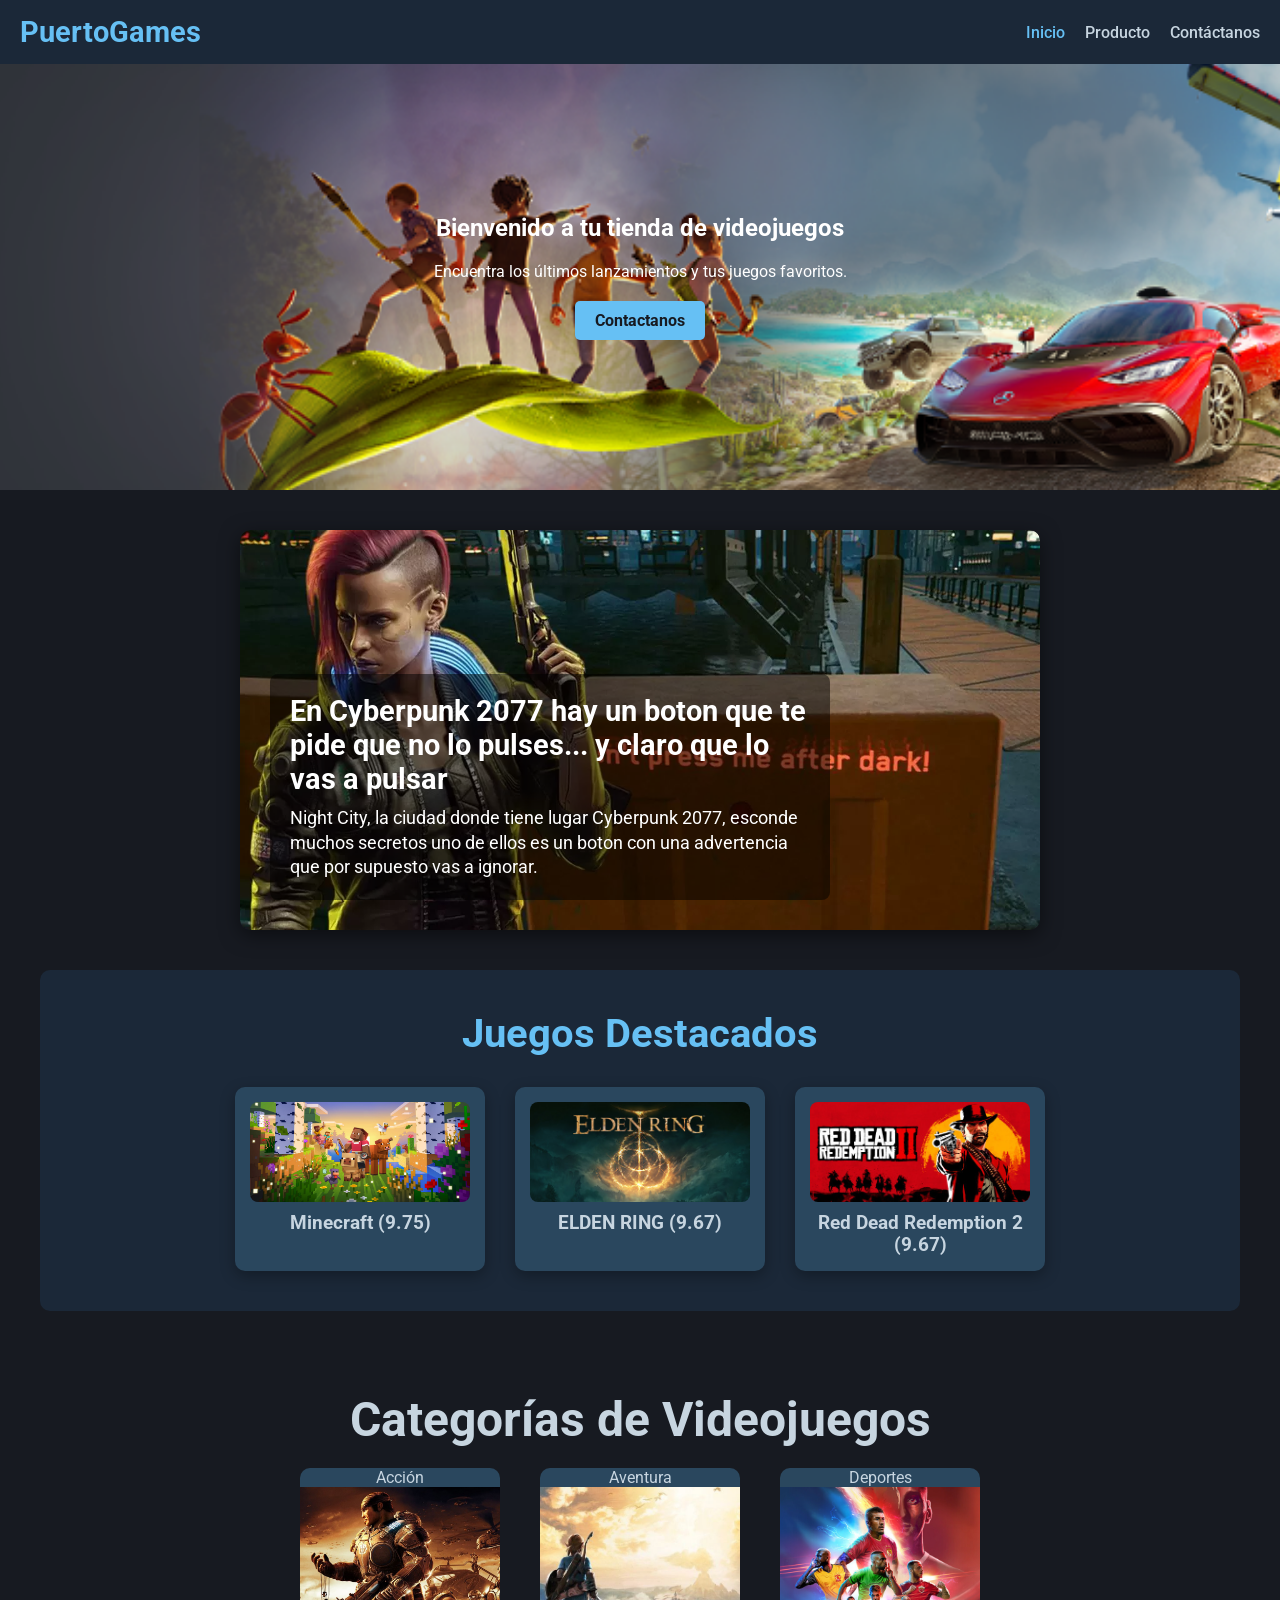
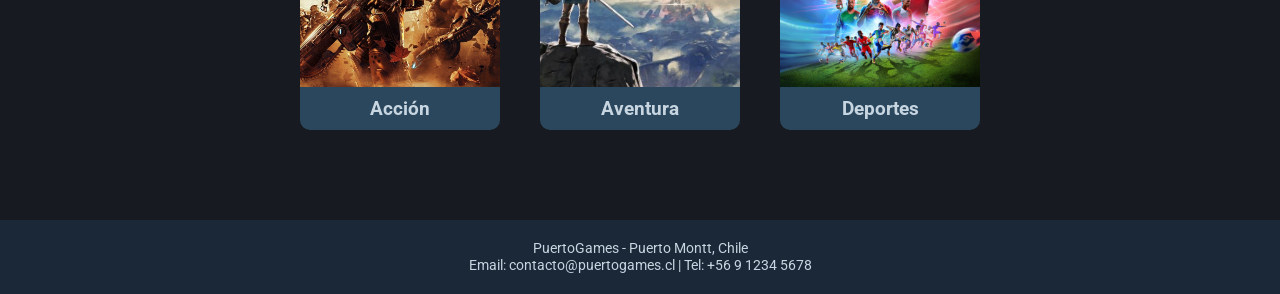
==== index.html @ f59fcf1c "Subiendo a la rama gh" ====
<!DOCTYPE html>
<html lang="es">
<head>
    <meta charset="UTF-8">
    <meta name="viewport" content="width=device-width, initial-scale=1.0">
    <title>PuertoGames - Inicio</title>
    <link rel="stylesheet" href="/assets/css/styles.css">
    <link href="https://fonts.googleapis.com/css2?family=Roboto:wght@400;700&display=swap" rel="stylesheet">
</head>
<body>
    <!-- navegacion -->
    <header>
        <nav class="navbar">
            <h1 class="logo">PuertoGames</h1>
            <ul class="nav-links">
                <li><a href="index.html" class="active">Inicio</a></li>
                <li><a href="producto.html">Producto</a></li>
                <li><a href="contacto.html">Contáctanos</a></li>
                
            </ul>
        </nav>
    </header>

    <!-- seccion hero -->
    <section class="hero">
        <h1>Bienvenido a tu tienda de videojuegos</h1>
        <p>Encuentra los últimos lanzamientos y tus juegos favoritos.</p>
        <a href="contacto.html" class="cta-button">Contactanos</a>
    </section>
    <!--seccion noticias-->
    <section class="news-slider">
        <div class="slide active">
          <img src="/assets/img/NOTICIA 1.webp" alt="Noticia 1">
          <div class="overlay-text">
            <h3>En Cyberpunk 2077 hay un boton que te pide que no lo pulses... y claro que lo vas a pulsar</h3>
            <p>Night City, la ciudad donde tiene lugar Cyberpunk 2077, esconde muchos secretos uno de ellos es un boton con una advertencia que por supuesto vas a ignorar.</p>
          </div>
        </div>
        <div class="slide">
          <img src="/assets/img/noticia 2.webp" alt="Noticia 2">
          <div class="overlay-text">
            <h3>Este juego es tan aterrador colo Little Nightmares pero con cooperativo y gratuito</h3>
            <p>Double Shoulders es un juego creado por unos estudiantes y puede disfrutarse en pc sin pagar absolutamente nada por el, y eso que parece mejor que mas de un juego de un par de euros</p>
          </div>
        </div>
        <div class="slide">
          <img src="/assets/img/noticia 3.webp" alt="Noticia 3">
          <div class="overlay-text">
            <h3>Ha causado un daño irreparable a la industria del videojuego: Fundador de New Blood critica Escape from tarkov</h3>
            <p>Tarkov esta teniendo un impacto negativo para la industria del videojuego asegura el fundador de New Blood: esta creando una tendencia que incluso afecta al nuevo juego de FromSoftware</p>
          </div>
        </div>
      </section>
    

    
    <!--seccion destacada-->
    <section class="featured-games">
        <h2>Juegos Destacados</h2>
        <div class="featured-container">
          <div class="featured-card">
            <img src="/assets/img/minecraft.jpg" alt="Minecraft (9.75)">
            <h3>Minecraft (9.75)</h3>
          </div>
          <div class="featured-card">
            <img src="/assets/img/ELDEN RING.jpg" alt="ELDEN RING (9.67)">
            <h3>ELDEN RING (9.67)</h3>
          </div>
          <div class="featured-card">
            <img src="/assets/img/RED DEAD REDEMPTION 2.jpg" alt="Red Dead Redemption 2 (9.67)">
            <h3>Red Dead Redemption 2 (9.67)</h3>
          </div>
        </div>
    </section>
    
      <!-- seccion categoria -->
    <section class="categories">
        <h2>Categorías de Videojuegos</h2>
        <div class="category-container">
            <a href="producto.html?categoria=accion" class="boton-categoria">Acción
                <img src="/assets/img/accion categoria.jpg" alt="Acción">
                <h3>Acción</h3>
            </a>
            <a href="producto.html?categoria=aventura" class="boton-categoria">Aventura
                <img src="/assets/img/selda aventura.jpeg" alt="Aventura">
                <h3>Aventura</h3>
            </a>
            <a href="producto.html?categoria=deporte" class="boton-categoria">Deportes
                <img src="/assets/img/deporte categoria.jpeg" alt="Deportes">
                <h3>Deportes</h3>
            </a>
        </div>
    </section>
      
      

    <!-- pie de pagina  -->
    <footer>
        <p>PuertoGames - Puerto Montt, Chile</p>
        <p>Email: contacto@puertogames.cl | Tel: +56 9 1234 5678</p>
    </footer>
    <!--apartado para la transsicion de los anuncios-->
    <script>
        const slides = document.querySelectorAll('.news-slider .slide');
        let currentSlide = 0;
        const slideInterval = 5000; // 5 segundos
      
        function showSlide(index) {
          slides.forEach((slide, i) => {
            slide.classList.toggle('active', i === index);
          });
        }
      
        function nextSlide() {
          currentSlide = (currentSlide + 1) % slides.length;
          showSlide(currentSlide);
        }
      
        setInterval(nextSlide, slideInterval);
      </script>
      
</body>
</html>
---- assets/css/styles.css ----
/* Restablecer y estilos generales*/
* {
    margin: 0;
    padding: 0;
    box-sizing: border-box;
}

body {
    font-family: 'Roboto', sans-serif;
    background-color: #171a21;
    color: #c7d5e0;
    scroll-behavior: smooth;
}
img {
    max-width: 100%;
    height: auto;
    display: block;
}
  

/* variables */
:root {
    --accent-color: #66c0f4;
}

/* navegacion  */
.navbar {
    background-color: #1b2838;
    padding: 15px 20px;
    display: flex;
    justify-content: space-between;
    align-items: center;
    position: sticky;
    top: 0;
    z-index: 100;
}

.logo {
    color: var(--accent-color);
    font-size: 1.8em;
}

.nav-links {
    list-style: none;
    display: flex;
    gap: 20px;
}

.nav-links a {
    color: #c7d5e0;
    text-decoration: none;
    font-weight: 500;
    transition: color 0.3s ease;
}

.nav-links a:hover,
.nav-links a.active {
    color: var(--accent-color);
}

/* seccion hero  */
.hero {
    background: url('/assets/img/6bca8ac307eaf0de563d3026f01ac2403a352242.png') center/cover no-repeat;
    text-align: center;
    padding: 150px 20px;
    display: flex;
    flex-direction: column;
    align-items: center;
    gap: 20px;
    color: white;
}


.hero-image {
    max-width: 100%;
    width: 800px;
    height: auto;
    border-radius: 10px;
    box-shadow: 0 5px 20px rgba(0, 0, 0, 0.4);
    object-fit: cover;
}

.cta-button {
    background-color: var(--accent-color);
    color: #171a21;
    padding: 10px 20px;
    text-decoration: none;
    border-radius: 5px;
    font-weight: 700;
    transition: background-color 0.3s ease, transform 0.2s ease;
}

.cta-button:hover {
    background-color: #4682b4;
    transform: translateY(-2px);
}

/* seccion de las categorias  */
.categories {
    padding: 40px 20px;
    text-align: center;
}

.categories h2 {
    font-size: 3em;
    margin-bottom: 20px;
}

.category-container {
    display: flex;
    justify-content: center;
    gap: 40px;
    flex-wrap: wrap;
}

/* Estilos para los enlaces de categoría */
.boton-categoria {
    background-color: #2a475e;
    border-radius: 10px;
    overflow: hidden;
    width: 200px;
    text-align: center;
    text-decoration: none;
    color: #c7d5e0;
    transition: transform 0.3s ease, box-shadow 0.3s ease;
    display: block; 
    margin-bottom: 10px; 
}

.boton-categoria img {
    width: 100%;
    height: 200px;
    object-fit: cover;
}

.boton-categoria h3 {
    padding: 10px;
    font-size: 1.2em;
}

.boton-categoria:hover {
    transform: translateY(-5px);
    box-shadow: 0 5px 15px rgba(0, 0, 0, 0.3);
}
/*seccion destacada*/
.featured-games {
    padding: 40px 20px;
    text-align: center;
    background-color: #1b2838;
    border-radius: 10px;
    margin: 40px auto;
    max-width: 1200px;
  }
  
  .featured-games h2 {
    font-size: 2.5em;
    margin-bottom: 30px;
    color: var(--accent-color);
  }
  
  .featured-container {
    display: flex;
    justify-content: center;
    gap: 30px;
    flex-wrap: wrap;
  }
  
  .featured-card {
    background-color: #2a475e;
    border-radius: 10px;
    width: 250px;
    padding: 15px;
    box-shadow: 0 5px 15px rgba(0,0,0,0.3);
    transition: transform 0.3s ease;
    color: #c7d5e0;
  }
  
  .featured-card img {
    width: 100%;
    height: 100px;
    object-fit: cover;
    border-radius: 8px;
    margin-bottom: 10px;
  }
  
  .featured-card:hover {
    transform: translateY(-5px);
  }
/*seccion noticias*/
.news-slider {
    position: relative;
    max-width: 800px;
    margin: 40px auto;
    overflow: hidden;
    border-radius: 10px;
    box-shadow: 0 5px 20px rgba(0,0,0,0.5);
  }
  
  .news-slider .slide {
    position: absolute;
    width: 100%;
    opacity: 0;
    transition: opacity 1s ease-in-out;
  }
  
  .news-slider .slide.active {
    position: relative;
    opacity: 1;
  }
  
  .news-slider img {
    width: 100%;
    height: 400px;
    object-fit: cover;
    border-radius: 10px;
    display: block;
  }
  
  .overlay-text {
    position: absolute;
    bottom: 30px;
    left: 30px;
    color: white;
    background: rgba(0,0,0,0.5);
    padding: 20px;
    border-radius: 8px;
    max-width: 70%;
  }
  
  .overlay-text h3 {
    margin-bottom: 10px;
    font-size: 1.8em;
  }
  
  .overlay-text p {
    font-size: 1.1em;
    line-height: 1.4;
  }
  
  


/* seccion de productos */
.products {
    padding: 40px 20px;
}

.products h2 {
    text-align: center;
    font-size: 2em;
    margin-bottom: 20px;
}

.products h3 {
    font-size: 1.5em;
    margin: 20px 0 10px;
    color: var(--accent-color);
}

.product-container {
    display: flex;
    flex-wrap: wrap;
    gap: 20px;
    justify-content: center;
}

.product-card {
    background-color: #2a475e;
    border-radius: 10px;
    overflow: hidden;
    width: 260px;
    text-align: center;
    transition: transform 0.3s ease, box-shadow 0.3s ease;
}

.product-card img {
    width: 100%;
    height: 135px;
    object-fit: cover;
    border: 5px solid #027fc8; 
    border-radius: 10px; 
}


.product-card h3 {
    font-size: 1.2em;
    padding: 10px 0;
}

.product-card p {
    font-size: 1em;
    color: var(--accent-color);
    margin-bottom: 10px;
}

.product-card .cta-button {
    display: inline-block;
    margin-bottom: 10px;
}

.product-card:hover {
    transform: translateY(-5px);
    box-shadow: 0 5px 15px rgba(0, 0, 0, 0.3);
}

/* seccion de los datelles de los juegos */
.game-details {
    margin: 20px auto;
    max-width: 800px;
    background: linear-gradient(135deg, #1b2838, #2a475e);
    border: 2px solid var(--accent-color);
    border-radius: 10px;
    padding: 20px;
    box-shadow: 0 5px 20px rgba(0, 0, 0, 0.4);
    animation: fadeIn 0.5s ease-in-out;
}

.product-content {
    display: flex;
    gap: 20px;
    align-items: center;
}

.product-content img {
    width: 200px;
    height: auto;
    border-radius: 8px;
    box-shadow: 0 3px 10px rgba(0, 0, 0, 0.3);
    transition: transform 0.3s ease;
}

.product-content img:hover {
    transform: scale(1.05);
}

.product-info {
    flex: 1;
}

.product-info h3 {
    font-size: 1.8em;
    color: var(--accent-color);
    margin-bottom: 10px;
}

.product-info p {
    font-size: 1.1em;
    line-height: 1.5;
    margin-bottom: 10px;
    color: #d2dae2;
}

.product-info p strong {
    color: var(--accent-color);
}

.product-info .cta-button {
    margin-right: 10px;
    padding: 8px 16px;
}

.product-info .cta-button:hover {
    background-color: #4682b4;
    transform: scale(1.05);
}

/* seccion de los contactos */
.contact {
    padding: 40px 20px;
    text-align: center;
    background: url('/assets/img/fondo_contacto_2.jpg') center/cover no-repeat;
    color: white;
}


.contact h2 {
    font-size: 2em;
    margin-bottom: 20px;
}

.contact-form {
    max-width: 600px;
    margin: 0 auto;
    display: flex;
    flex-direction: column;
    gap: 15px;
}

.contact-form label {
    font-size: 1.1em;
    text-align: left;
}

.contact-form input,
.contact-form textarea {
    padding: 10px;
    border: 1px solid #2a475e;
    border-radius: 5px;
    background-color: #1b2838;
    color: #c7d5e0;
    font-size: 1em;
}

.contact-form textarea {
    resize: vertical;
    min-height: 100px;
}

.contact-form button {
    align-self: center;
}

/* Animación de aparición gradual*/
@keyframes fadeIn {
    from {
        opacity: 0;
        transform: translateY(10px);
    }
    to {
        opacity: 1;
        transform: translateY(0);
    }
}

/* Pie de página */
footer {
    background-color: #1b2838;
    text-align: center;
    padding: 20px;
    margin-top: 40px;
}

footer p {
    font-size: 0.9em;
}

/* Diseño Responsivo */
@media (max-width: 768px) {
    .navbar {
      flex-direction: column;
      gap: 10px;
    }
  
    .hero {
      padding: 40px 10px;
    }
  
    .hero-image {
      width: 100%;
      max-width: 600px;
    }
  
    .categories h2,
    .products h2,
    .contact h2 {
      font-size: 1.8em;
    }
  
    .boton-categoria,
    .product-card {
      width: 150px;
    }
  
    .boton-categoria img {
      height: 100px;
    }
  
    .product-card img {
      height: 120px;
    }
  
    .products h3 {
      font-size: 1.3em;
    }
  
    .game-details {
      padding: 15px;
    }
  
    .product-content {
      flex-direction: column;
      align-items: flex-start;
    }
  
    .product-content img {
      width: 100%;
      max-width: 300px;
    }
  
    .product-info h3 {
      font-size: 1.5em;
    }
  
    .product-info p {
      font-size: 1em;
    }
  
    .contact-form {
      padding: 0 10px;
    }
  }
  
  @media (max-width: 480px) {
    .hero {
      padding: 30px 10px;
    }
  
    .hero-image {
      max-width: 100%;
    }
  
    .categories h2,
    .products h2,
    .contact h2 {
      font-size: 1.5em;
    }
  
    .boton-categoria,
    .product-card {
      width: 120px;
    }
  
    .boton-categoria h3,
    .product-card h3 {
      font-size: 1em;
    }
  
    .product-card p {
      font-size: 0.9em;
    }
  
    .products h3 {
      font-size: 1.2em;
    }
  
    .game-details {
      padding: 10px;
    }
  
    .product-info h3 {
      font-size: 1.3em;
    }
  
    .product-info p {
      font-size: 0.9em;
    }
  
    .product-info .cta-button {
      padding: 6px 12px;
      font-size: 0.9em;
    }
  }
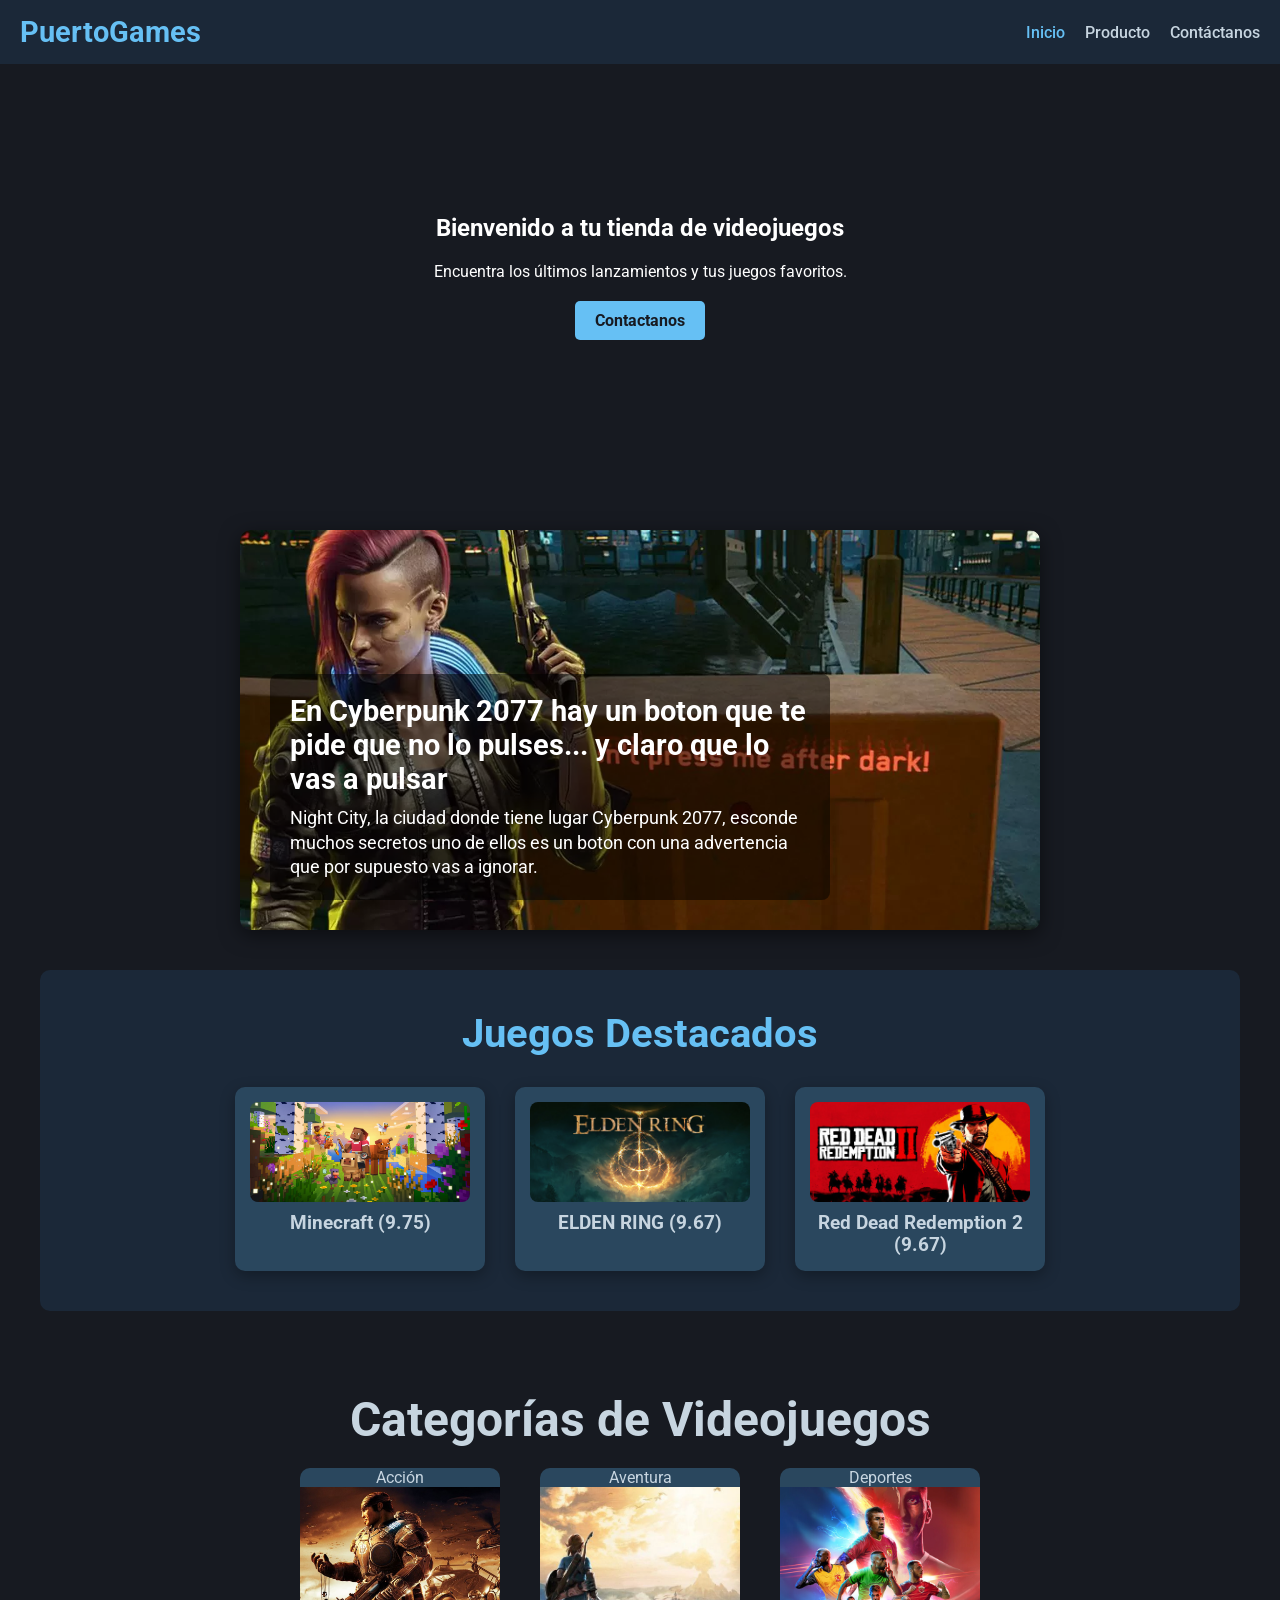
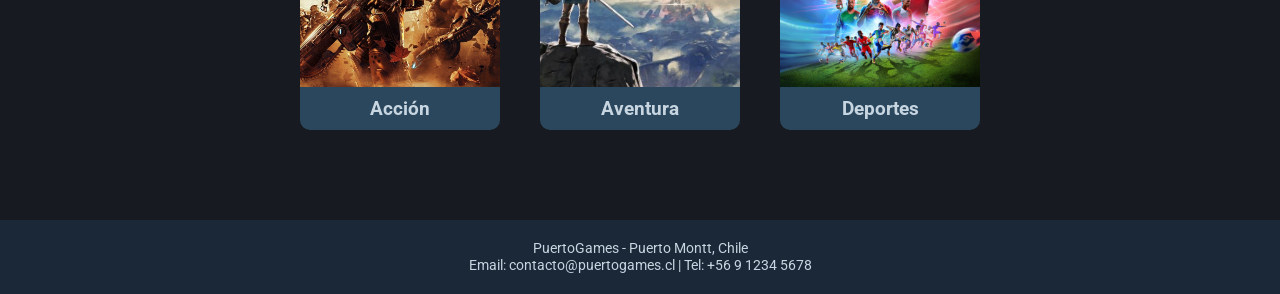
==== commit f8025064: "Subiendo a la rama gh" ====
--- a/index.html
+++ b/index.html
@@ -4,7 +4,7 @@
     <meta charset="UTF-8">
     <meta name="viewport" content="width=device-width, initial-scale=1.0">
     <title>PuertoGames - Inicio</title>
-    <link rel="stylesheet" href="/assets/css/styles.css">
+    <link rel="stylesheet" href="assets/css/styles.css">
     <link href="https://fonts.googleapis.com/css2?family=Roboto:wght@400;700&display=swap" rel="stylesheet">
 </head>
 <body>
@@ -30,21 +30,21 @@
     <!--seccion noticias-->
     <section class="news-slider">
         <div class="slide active">
-          <img src="/assets/img/NOTICIA 1.webp" alt="Noticia 1">
+          <img src="assets/img/NOTICIA 1.webp" alt="Noticia 1">
           <div class="overlay-text">
             <h3>En Cyberpunk 2077 hay un boton que te pide que no lo pulses... y claro que lo vas a pulsar</h3>
             <p>Night City, la ciudad donde tiene lugar Cyberpunk 2077, esconde muchos secretos uno de ellos es un boton con una advertencia que por supuesto vas a ignorar.</p>
           </div>
         </div>
         <div class="slide">
-          <img src="/assets/img/noticia 2.webp" alt="Noticia 2">
+          <img src="assets/img/noticia 2.webp" alt="Noticia 2">
           <div class="overlay-text">
             <h3>Este juego es tan aterrador colo Little Nightmares pero con cooperativo y gratuito</h3>
             <p>Double Shoulders es un juego creado por unos estudiantes y puede disfrutarse en pc sin pagar absolutamente nada por el, y eso que parece mejor que mas de un juego de un par de euros</p>
           </div>
         </div>
         <div class="slide">
-          <img src="/assets/img/noticia 3.webp" alt="Noticia 3">
+          <img src="assets/img/noticia 3.webp" alt="Noticia 3">
           <div class="overlay-text">
             <h3>Ha causado un daño irreparable a la industria del videojuego: Fundador de New Blood critica Escape from tarkov</h3>
             <p>Tarkov esta teniendo un impacto negativo para la industria del videojuego asegura el fundador de New Blood: esta creando una tendencia que incluso afecta al nuevo juego de FromSoftware</p>
@@ -59,15 +59,15 @@
         <h2>Juegos Destacados</h2>
         <div class="featured-container">
           <div class="featured-card">
-            <img src="/assets/img/minecraft.jpg" alt="Minecraft (9.75)">
+            <img src="assets/img/minecraft.jpg" alt="Minecraft (9.75)">
             <h3>Minecraft (9.75)</h3>
           </div>
           <div class="featured-card">
-            <img src="/assets/img/ELDEN RING.jpg" alt="ELDEN RING (9.67)">
+            <img src="assets/img/ELDEN RING.jpg" alt="ELDEN RING (9.67)">
             <h3>ELDEN RING (9.67)</h3>
           </div>
           <div class="featured-card">
-            <img src="/assets/img/RED DEAD REDEMPTION 2.jpg" alt="Red Dead Redemption 2 (9.67)">
+            <img src="assets/img/RED DEAD REDEMPTION 2.jpg" alt="Red Dead Redemption 2 (9.67)">
             <h3>Red Dead Redemption 2 (9.67)</h3>
           </div>
         </div>
@@ -78,15 +78,15 @@
         <h2>Categorías de Videojuegos</h2>
         <div class="category-container">
             <a href="producto.html?categoria=accion" class="boton-categoria">Acción
-                <img src="/assets/img/accion categoria.jpg" alt="Acción">
+                <img src="assets/img/accion categoria.jpg" alt="Acción">
                 <h3>Acción</h3>
             </a>
             <a href="producto.html?categoria=aventura" class="boton-categoria">Aventura
-                <img src="/assets/img/selda aventura.jpeg" alt="Aventura">
+                <img src="assets/img/selda aventura.jpeg" alt="Aventura">
                 <h3>Aventura</h3>
             </a>
             <a href="producto.html?categoria=deporte" class="boton-categoria">Deportes
-                <img src="/assets/img/deporte categoria.jpeg" alt="Deportes">
+                <img src="assets/img/deporte categoria.jpeg" alt="Deportes">
                 <h3>Deportes</h3>
             </a>
         </div>
--- a/assets/css/styles.css
+++ b/assets/css/styles.css
@@ -60,7 +60,7 @@
 
 /* seccion hero  */
 .hero {
-    background: url('/assets/img/6bca8ac307eaf0de563d3026f01ac2403a352242.png') center/cover no-repeat;
+    background: url('assets/img/6bca8ac307eaf0de563d3026f01ac2403a352242.png') center/cover no-repeat;
     text-align: center;
     padding: 150px 20px;
     display: flex;
@@ -368,7 +368,7 @@
 .contact {
     padding: 40px 20px;
     text-align: center;
-    background: url('/assets/img/fondo_contacto_2.jpg') center/cover no-repeat;
+    background: url('assets/img/fondo_contacto_2.jpg') center/cover no-repeat;
     color: white;
 }
 
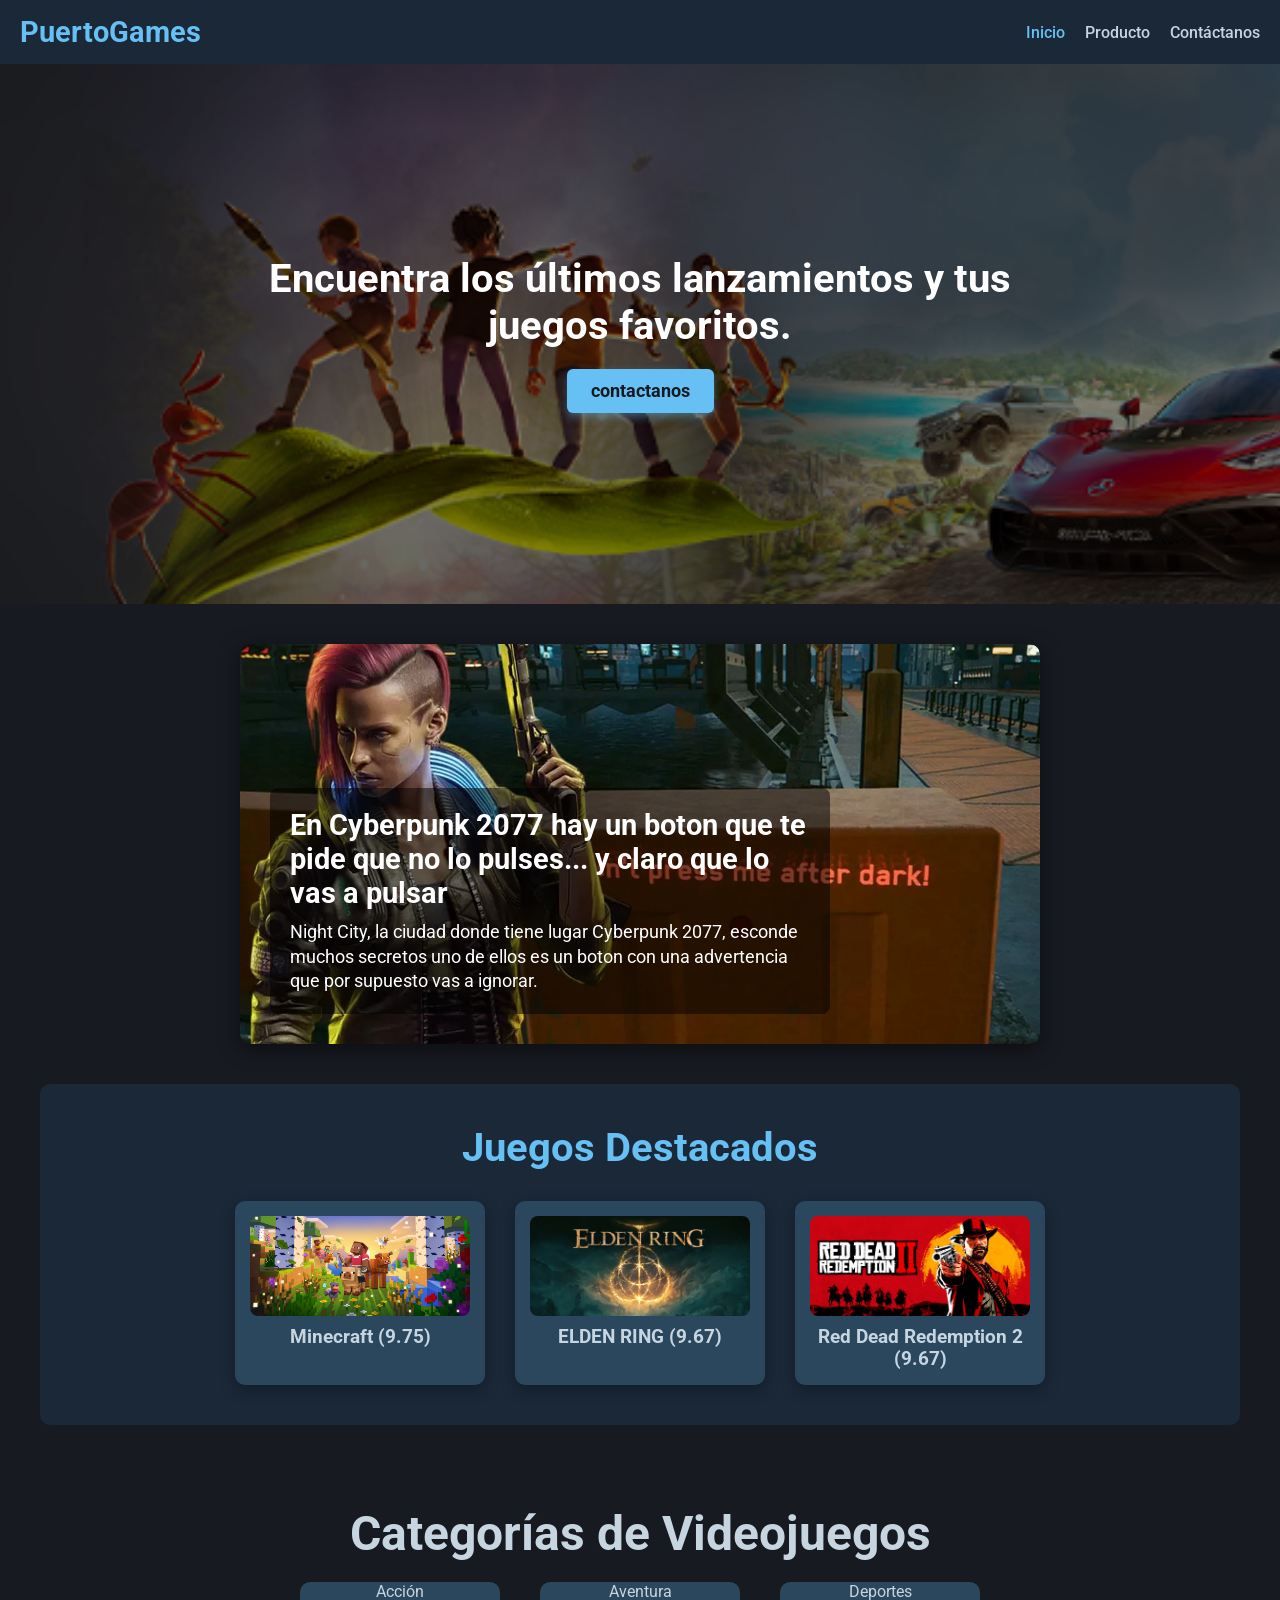
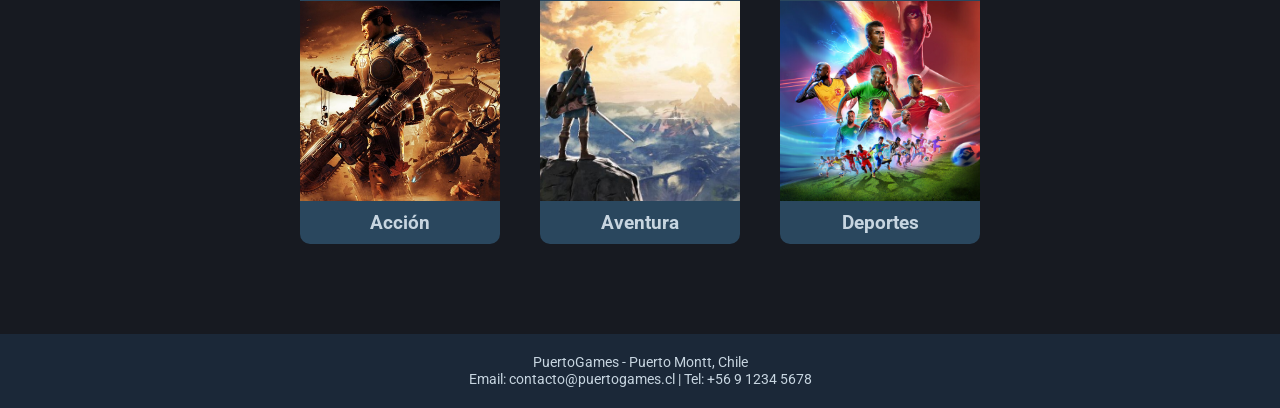
==== commit 15bf0316: "Subiendo a la rama gh" ====
--- a/index.html
+++ b/index.html
@@ -23,10 +23,13 @@
 
     <!-- seccion hero -->
     <section class="hero">
-        <h1>Bienvenido a tu tienda de videojuegos</h1>
-        <p>Encuentra los últimos lanzamientos y tus juegos favoritos.</p>
-        <a href="contacto.html" class="cta-button">Contactanos</a>
+      <img src="assets/img/6bca8ac307eaf0de563d3026f01ac2403a352242.png" alt="Imagen principal" class="hero-bg">
+      <div class="hero-content">
+        <h1>Encuentra los últimos lanzamientos y tus juegos favoritos.</h1>
+        <a href="contacto.html" class="cta-button">contactanos</a>
+      </div>
     </section>
+    
     <!--seccion noticias-->
     <section class="news-slider">
         <div class="slide active">
--- a/assets/css/styles.css
+++ b/assets/css/styles.css
@@ -59,41 +59,98 @@
 }
 
 /* seccion hero  */
+
+
+
 .hero {
-    background: url('assets/img/6bca8ac307eaf0de563d3026f01ac2403a352242.png') center/cover no-repeat;
-    text-align: center;
-    padding: 150px 20px;
-    display: flex;
-    flex-direction: column;
-    align-items: center;
-    gap: 20px;
-    color: white;
-}
-
-
-.hero-image {
-    max-width: 100%;
-    width: 800px;
-    height: auto;
-    border-radius: 10px;
-    box-shadow: 0 5px 20px rgba(0, 0, 0, 0.4);
-    object-fit: cover;
+  position: relative;
+  width: 100%;
+  min-height: 60vh;
+  display: flex;
+  align-items: center;
+  justify-content: center;
+  overflow: hidden;
+}
+
+.hero-bg {
+  position: absolute;
+  top: 0; left: 0; right: 0; bottom: 0;
+  width: 100%;
+  height: 100%;
+  object-fit: cover;
+  z-index: 1;
+  filter: brightness(0.5); /* oscurece la imagen para que el texto resalte */
+}
+
+.hero-content {
+  position: relative;
+  z-index: 2;
+  color: #fff;
+  text-align: center;
+  width: 100%;
+  max-width: 800px;
+  margin: 0 auto;
+  padding: 40px 20px;
+}
+
+.hero-content h1 {
+  font-size: 2.5em;
+  margin-bottom: 20px;
+}
+
+.hero-content p {
+  font-size: 1.2em;
+  margin-bottom: 30px;
 }
 
 .cta-button {
-    background-color: var(--accent-color);
-    color: #171a21;
-    padding: 10px 20px;
-    text-decoration: none;
-    border-radius: 5px;
-    font-weight: 700;
-    transition: background-color 0.3s ease, transform 0.2s ease;
-}
-
-.cta-button:hover {
-    background-color: #4682b4;
-    transform: translateY(-2px);
-}
+  background-color: var(--accent-color);
+  color: #171a21;
+  padding: 12px 24px;
+  text-decoration: none;
+  border-radius: 6px;
+  font-weight: 700;
+  font-size: 1.1em;
+  display: inline-block;
+  transition: background-color 0.3s ease, transform 0.2s ease;
+  box-shadow: 0 4px 8px rgba(102, 192, 244, 0.4);
+  cursor: pointer;
+  border: none;
+  text-align: center;
+}
+
+.cta-button:hover,
+.cta-button:focus {
+  background-color: #4682b4;
+  transform: translateY(-3px);
+  box-shadow: 0 6px 12px rgba(70, 130, 180, 0.6);
+  outline: none;
+}
+
+.cta-button:active {
+  transform: translateY(-1px);
+  box-shadow: 0 3px 6px rgba(70, 130, 180, 0.5);
+}
+
+/* Si usas botones <button>, aplica el mismo estilo */
+button.cta-button {
+  font-family: inherit;
+}
+
+
+
+@media (max-width: 768px) {
+  .hero-content h1 {
+    font-size: 2em;
+  }
+  .hero-content p {
+    font-size: 1em;
+  }
+  .hero {
+    min-height: 40vh;
+  }
+}
+
 
 /* seccion de las categorias  */
 .categories {
@@ -365,50 +422,90 @@
 }
 
 /* seccion de los contactos */
-.contact {
-    padding: 40px 20px;
-    text-align: center;
-    background: url('assets/img/fondo_contacto_2.jpg') center/cover no-repeat;
-    color: white;
-}
-
-
-.contact h2 {
-    font-size: 2em;
-    margin-bottom: 20px;
-}
-
-.contact-form {
-    max-width: 600px;
-    margin: 0 auto;
-    display: flex;
-    flex-direction: column;
-    gap: 15px;
+.contact-hero {
+  position: relative;
+  width: 100%;
+  min-height: 70vh;
+  display: flex;
+  align-items: center;
+  justify-content: center;
+  overflow: hidden;
+  text-align: center;
+  color: white;
+}
+
+.contact-hero-bg {
+  position: absolute;
+  top: 0; left: 0; right: 0; bottom: 0;
+  width: 100%;
+  height: 100%;
+  object-fit: cover;
+  z-index: 1;
+  filter: brightness(0.5);
+}
+
+.contact-hero-content {
+  position: relative;
+  z-index: 2;
+  width: 100%;
+  max-width: 500px;
+  margin: 0 auto;
+  padding: 40px 20px;
+  background: rgba(0,0,0,0.4); /* Fondo semitransparente para mejor legibilidad */
+  border-radius: 16px;
+  box-shadow: 0 8px 32px rgba(0,0,0,0.3);
+}
+
+.contact-hero-content h2 {
+  font-size: 2.2em;
+  margin-bottom: 10px;
+}
+
+.contact-hero-content p {
+  font-size: 1.1em;
+  margin-bottom: 24px;
 }
 
 .contact-form label {
-    font-size: 1.1em;
-    text-align: left;
+  display: block;
+  text-align: left;
+  margin-bottom: 4px;
+  font-weight: 500;
+  color: #fff;
 }
 
 .contact-form input,
 .contact-form textarea {
-    padding: 10px;
-    border: 1px solid #2a475e;
-    border-radius: 5px;
-    background-color: #1b2838;
-    color: #c7d5e0;
-    font-size: 1em;
+  width: 100%;
+  padding: 10px;
+  margin-bottom: 14px;
+  border: 1px solid #2a475e;
+  border-radius: 5px;
+  background-color: #1b2838cc;
+  color: #c7d5e0;
+  font-size: 1em;
+  resize: vertical;
 }
 
 .contact-form textarea {
-    resize: vertical;
-    min-height: 100px;
+  min-height: 80px;
 }
 
 .contact-form button {
-    align-self: center;
-}
+  width: 100%;
+}
+
+/* Responsive */
+@media (max-width: 600px) {
+  .contact-hero-content {
+    padding: 18px 6px;
+    max-width: 95vw;
+  }
+  .contact-hero {
+    min-height: 90vh;
+  }
+}
+
 
 /* Animación de aparición gradual*/
 @keyframes fadeIn {
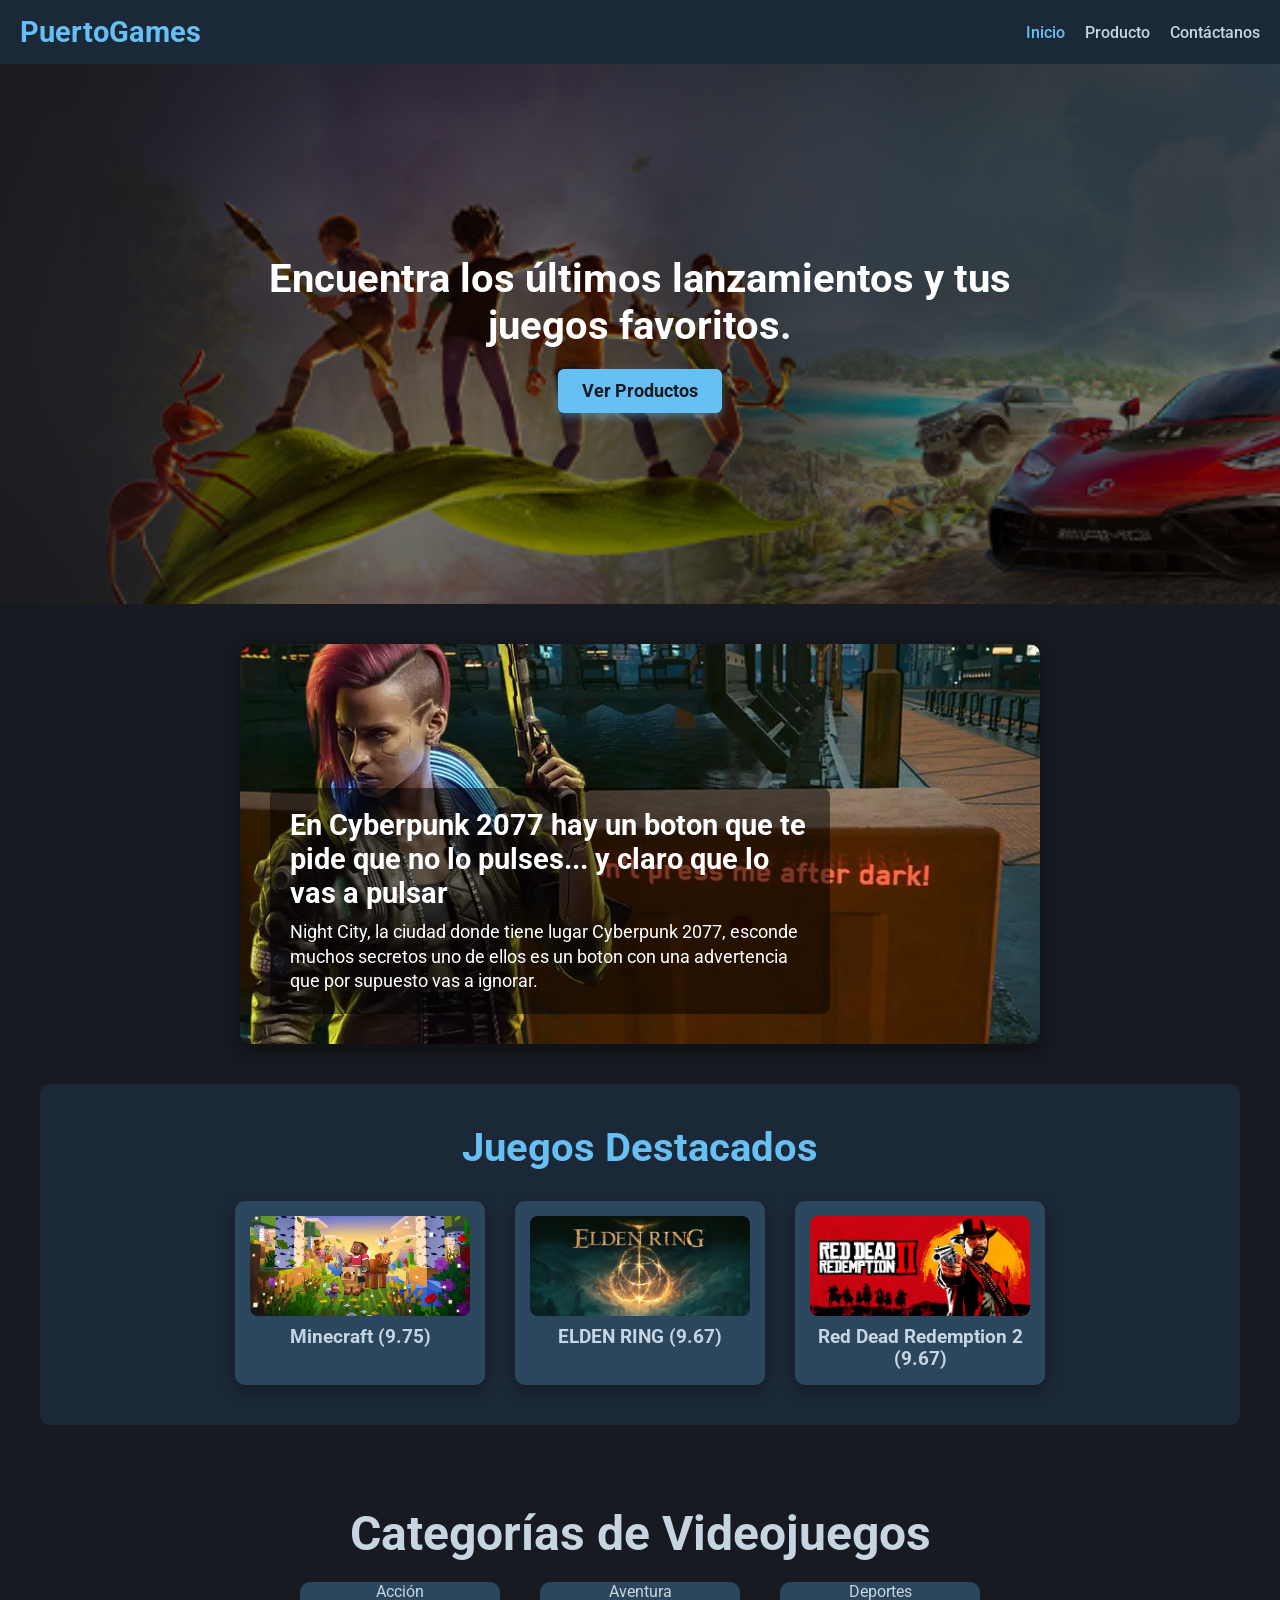
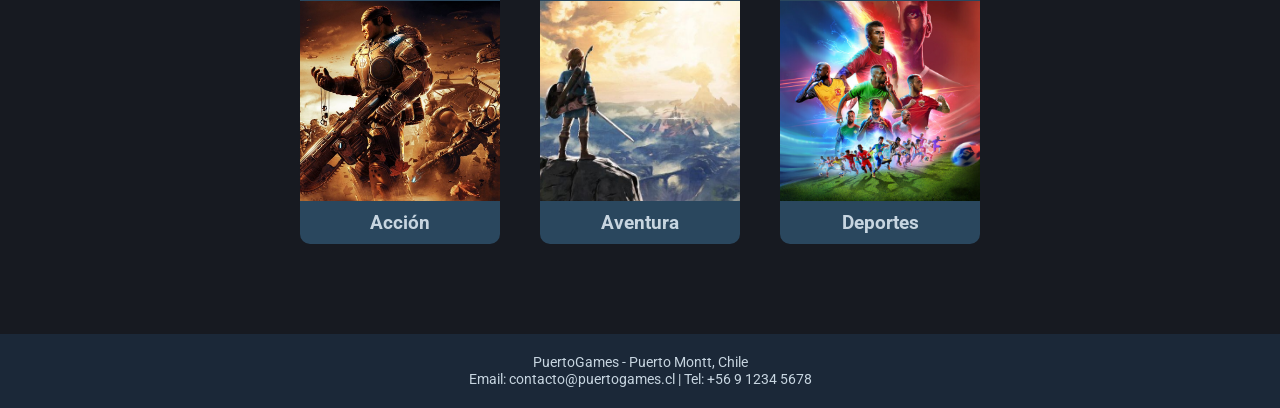
==== commit f0f234cb: "Subiendo a la rama gh" ====
--- a/index.html
+++ b/index.html
@@ -23,12 +23,13 @@
 
     <!-- seccion hero -->
     <section class="hero">
-      <img src="assets/img/6bca8ac307eaf0de563d3026f01ac2403a352242.png" alt="Imagen principal" class="hero-bg">
+      <img src="assets/img/6bca8ac307eaf0de563d3026f01ac2403a352242.png" alt="Imagen principal" class="hero-bg" />
       <div class="hero-content">
         <h1>Encuentra los últimos lanzamientos y tus juegos favoritos.</h1>
-        <a href="contacto.html" class="cta-button">contactanos</a>
+        <a href="producto.html" class="cta-button">Ver Productos</a>
       </div>
     </section>
+    
     
     <!--seccion noticias-->
     <section class="news-slider">
--- a/assets/css/styles.css
+++ b/assets/css/styles.css
@@ -70,6 +70,8 @@
   align-items: center;
   justify-content: center;
   overflow: hidden;
+  text-align: center;
+  color: white;
 }
 
 .hero-bg {
@@ -85,11 +87,7 @@
 .hero-content {
   position: relative;
   z-index: 2;
-  color: #fff;
-  text-align: center;
-  width: 100%;
   max-width: 800px;
-  margin: 0 auto;
   padding: 40px 20px;
 }
 
@@ -100,8 +98,9 @@
 
 .hero-content p {
   font-size: 1.2em;
-  margin-bottom: 30px;
-}
+  margin-bottom: 20px;
+}
+
 
 .cta-button {
   background-color: var(--accent-color);
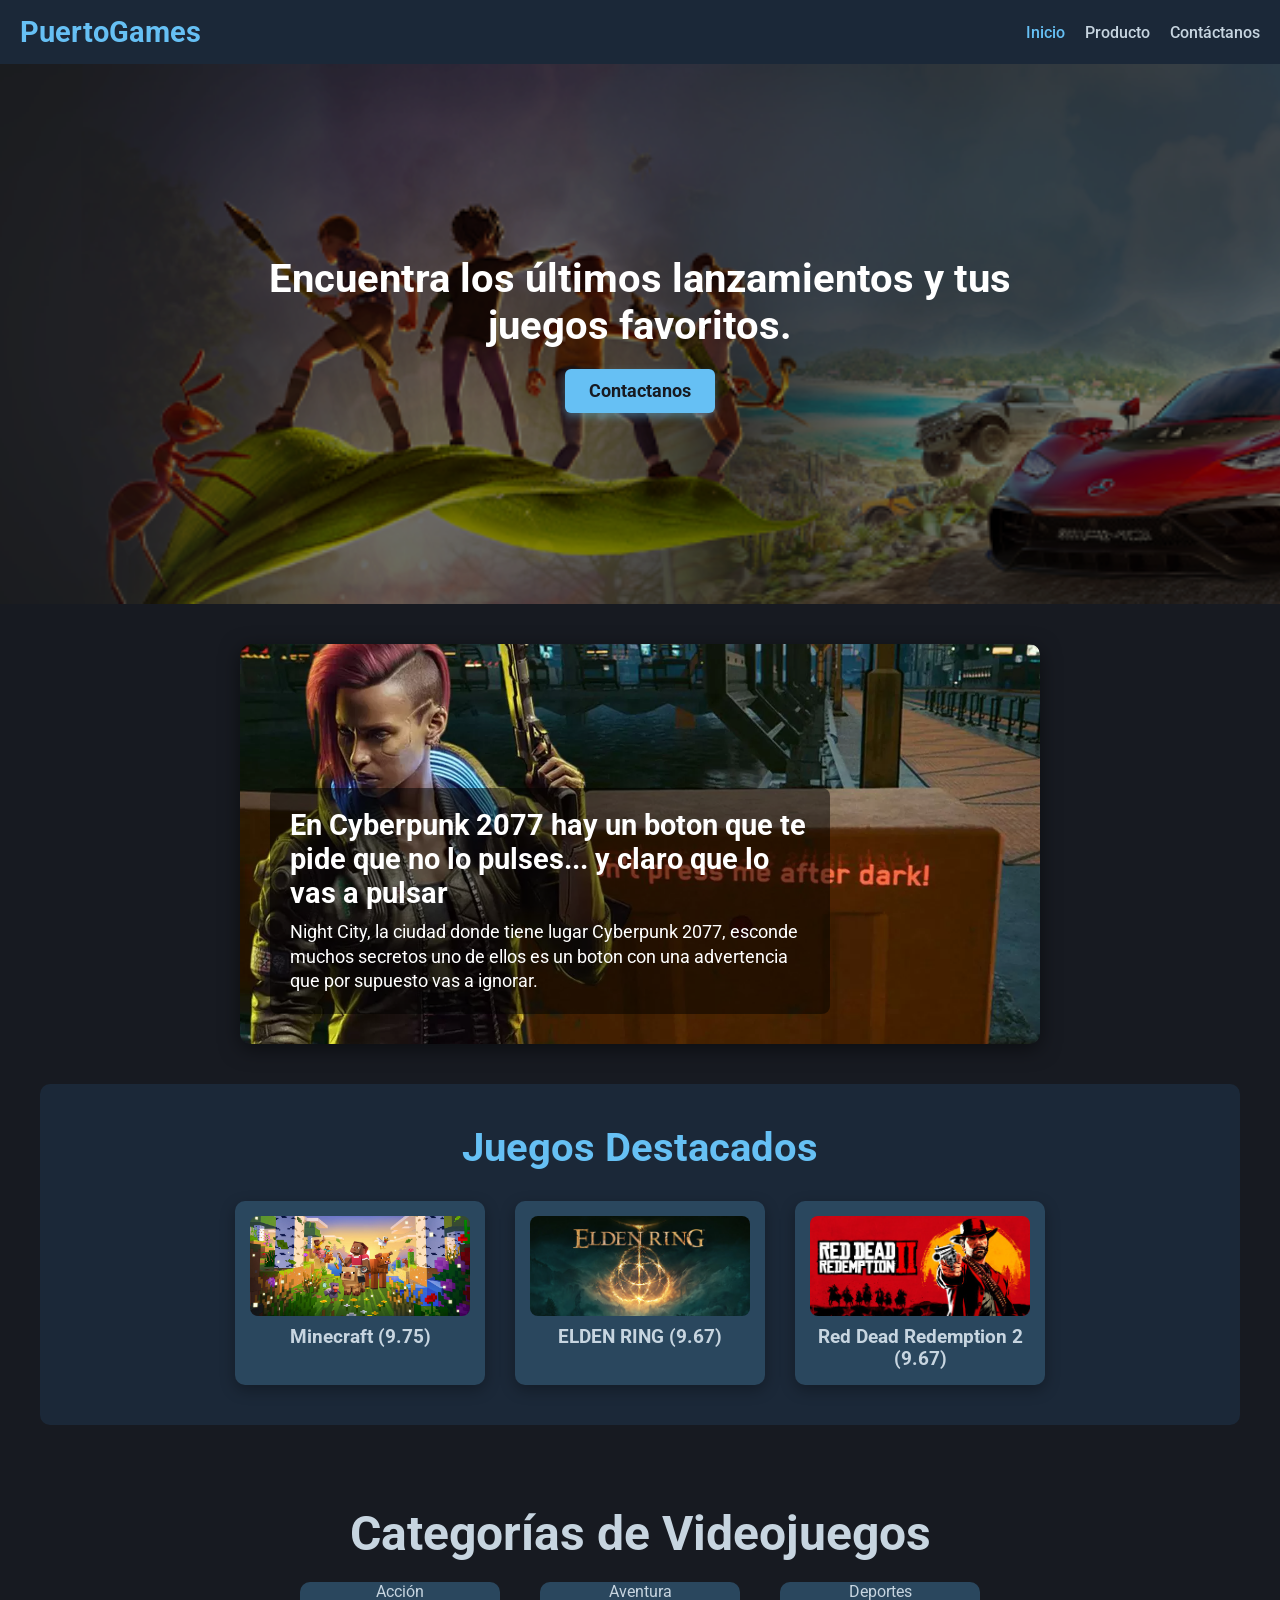
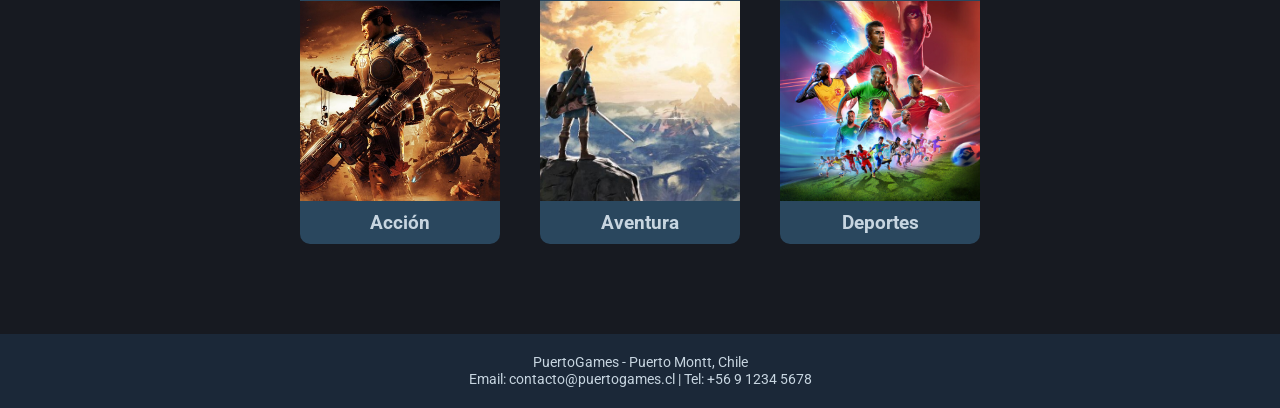
==== commit 2dbe710f: "Subiendo a la rama gh" ====
--- a/index.html
+++ b/index.html
@@ -26,7 +26,7 @@
       <img src="assets/img/6bca8ac307eaf0de563d3026f01ac2403a352242.png" alt="Imagen principal" class="hero-bg" />
       <div class="hero-content">
         <h1>Encuentra los últimos lanzamientos y tus juegos favoritos.</h1>
-        <a href="producto.html" class="cta-button">Ver Productos</a>
+        <a href="contacto.html" class="cta-button">Contactanos</a>
       </div>
     </section>
     
